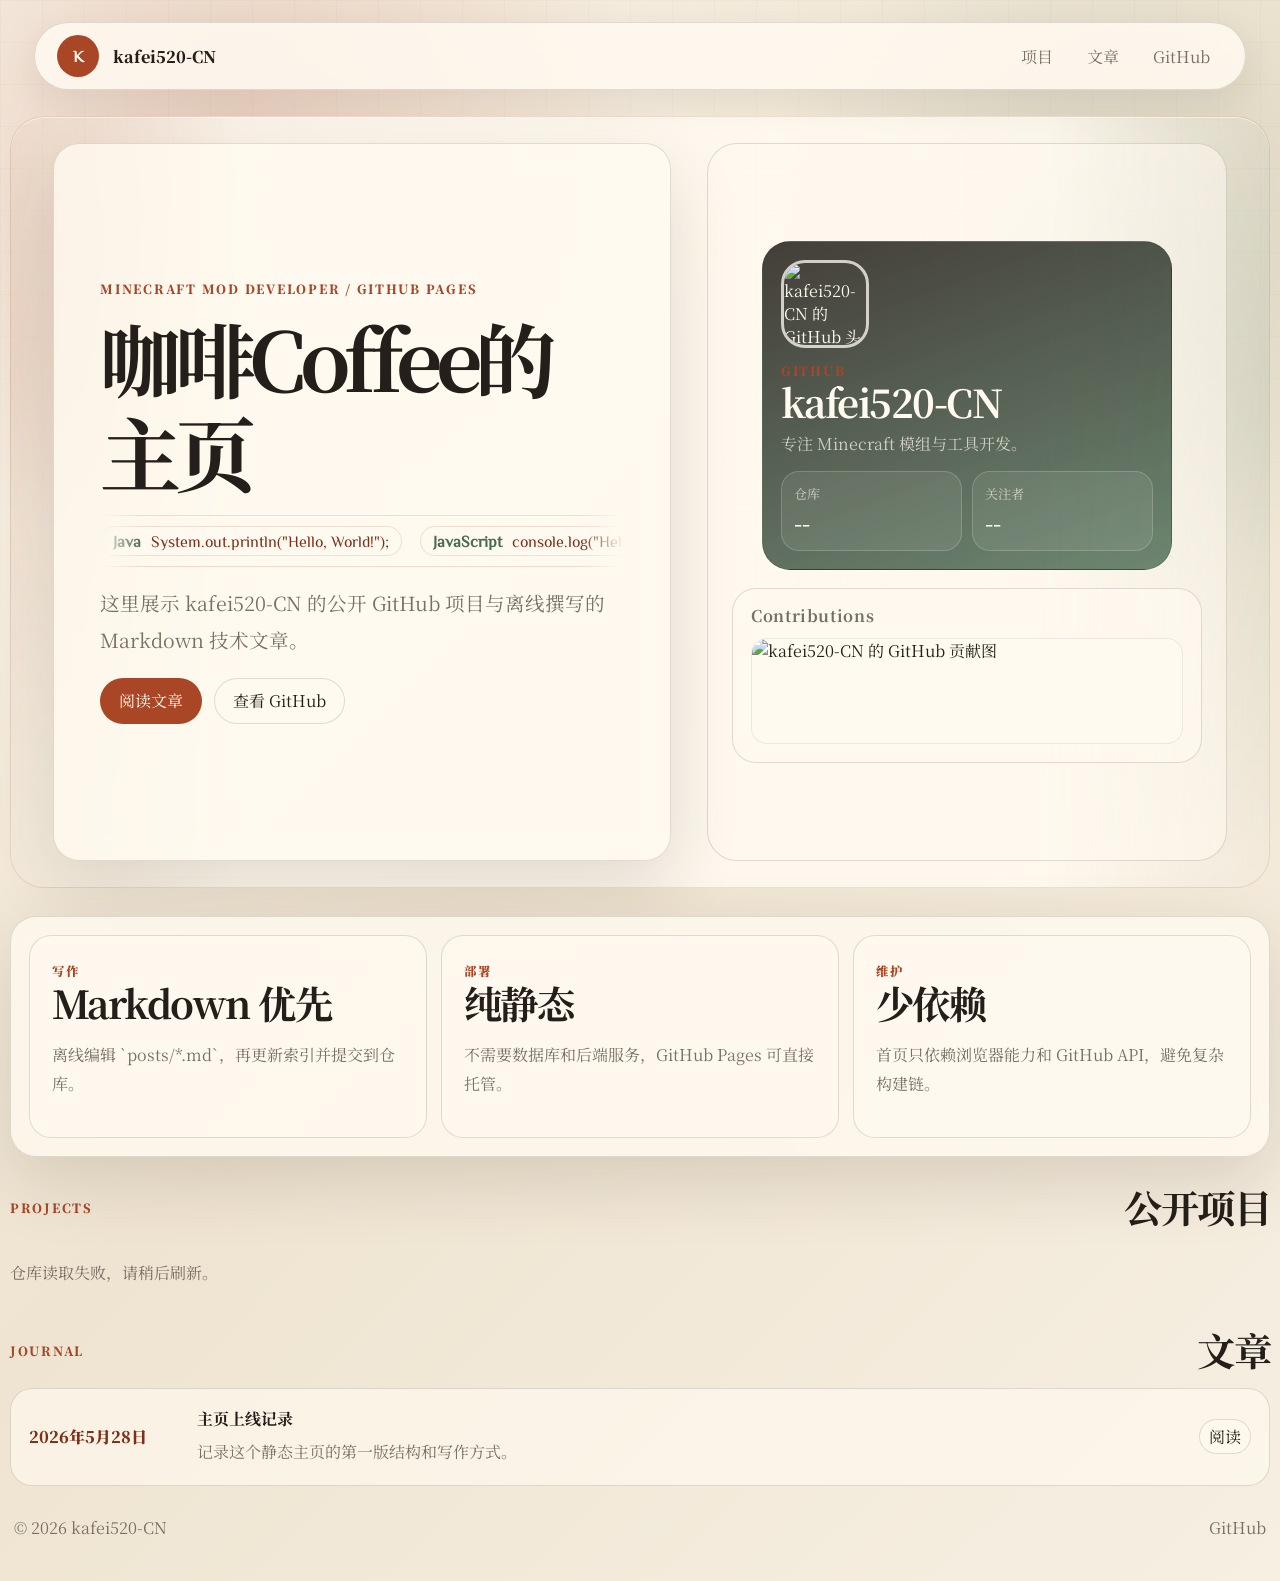
==== index.html @ 715e43b3 "Deploy GitHub Pages homepage" ====
<!doctype html>
<html lang="zh-CN">
  <head>
    <meta charset="utf-8">
    <meta name="viewport" content="width=device-width, initial-scale=1">
    <meta name="description" content="kafei520-CN 的 GitHub 静态主页与 Markdown 文章站。">
    <title>kafei520-CN | GitHub 主页</title>
    <link rel="preconnect" href="https://fonts.googleapis.com">
    <link rel="preconnect" href="https://fonts.gstatic.com" crossorigin>
    <link href="https://fonts.googleapis.com/css2?family=Noto+Serif+SC:wght@500;700;900&family=ZCOOL+XiaoWei&display=swap" rel="stylesheet">
    <link rel="stylesheet" href="assets/styles.css">
  </head>
  <body>
    <div class="page-shell">
      <header class="site-header">
        <a class="brand" href="#top" aria-label="返回首页">
          <span class="brand-mark">K</span>
          <span>kafei520-CN</span>
        </a>
        <nav class="site-nav" aria-label="站点导航">
          <a href="#projects">项目</a>
          <a href="#posts">文章</a>
          <a href="https://github.com/kafei520-CN" target="_blank" rel="noreferrer">GitHub</a>
        </nav>
      </header>

      <main id="top">
        <section class="hero">
          <div class="hero-copy section-card">
            <p class="eyebrow">Minecraft Mod Developer / GitHub Pages</p>
            <h1>咖啡Coffee的主页</h1>

            <div class="hello-marquee" aria-label="编程语言 Hello World 示例滚动">
              <div class="hello-track">
                <span><strong>Java</strong> System.out.println("Hello, World!");</span>
                <span><strong>JavaScript</strong> console.log("Hello, World!");</span>
                <span><strong>TypeScript</strong> console.log("Hello, World!");</span>
                <span><strong>Python</strong> print("Hello, World!")</span>
                <span><strong>Kotlin</strong> println("Hello, World!")</span>
                <span><strong>C++</strong> std::cout &lt;&lt; "Hello, World!";</span>
                <span><strong>C#</strong> Console.WriteLine("Hello, World!");</span>
                <span><strong>Rust</strong> println!("Hello, World!");</span>
                <span><strong>Go</strong> fmt.Println("Hello, World!")</span>
                <span><strong>Lua</strong> print("Hello, World!")</span>
                <span><strong>PHP</strong> echo "Hello, World!";</span>
                <span><strong>Ruby</strong> puts "Hello, World!"</span>
                <span><strong>Swift</strong> print("Hello, World!")</span>
                <span><strong>Shell</strong> echo "Hello, World!"</span>
                <span><strong>Java</strong> System.out.println("Hello, World!");</span>
                <span><strong>JavaScript</strong> console.log("Hello, World!");</span>
                <span><strong>TypeScript</strong> console.log("Hello, World!");</span>
                <span><strong>Python</strong> print("Hello, World!")</span>
                <span><strong>Kotlin</strong> println("Hello, World!")</span>
                <span><strong>C++</strong> std::cout &lt;&lt; "Hello, World!";</span>
                <span><strong>C#</strong> Console.WriteLine("Hello, World!");</span>
                <span><strong>Rust</strong> println!("Hello, World!");</span>
                <span><strong>Go</strong> fmt.Println("Hello, World!")</span>
                <span><strong>Lua</strong> print("Hello, World!")</span>
                <span><strong>PHP</strong> echo "Hello, World!";</span>
                <span><strong>Ruby</strong> puts "Hello, World!"</span>
                <span><strong>Swift</strong> print("Hello, World!")</span>
                <span><strong>Shell</strong> echo "Hello, World!"</span>
              </div>
            </div>

            <p class="hero-text">
              这里展示 kafei520-CN 的公开 GitHub 项目与离线撰写的 Markdown 技术文章。
            </p>
            <div class="hero-actions">
              <a class="button primary" href="#posts">阅读文章</a>
              <a class="button ghost" href="https://github.com/kafei520-CN" target="_blank" rel="noreferrer">查看 GitHub</a>
            </div>
          </div>

          <aside class="profile-zone" aria-label="GitHub 名片">
            <div class="profile-card">
              <img id="avatar" src="https://avatars.githubusercontent.com/u/176990716?v=4" alt="kafei520-CN 的 GitHub 头像">
              <div>
                <p class="profile-label">GitHub</p>
                <h2 id="profileName">kafei520-CN</h2>
                <p id="profileBio">专注 Minecraft 模组与工具开发。</p>
              </div>
              <dl class="profile-stats">
                <div>
                  <dt>仓库</dt>
                  <dd id="repoCount">--</dd>
                </div>
                <div>
                  <dt>关注者</dt>
                  <dd id="followers">--</dd>
                </div>
              </dl>
            </div>
            <section class="contribution-card" aria-label="GitHub 贡献图">
              <h3>Contributions</h3>
              <a class="contribution-frame" href="https://github.com/kafei520-CN" target="_blank" rel="noreferrer">
                <img src="https://ghchart.rshah.org/496b53/kafei520-CN" alt="kafei520-CN 的 GitHub 贡献图" loading="lazy">
              </a>
            </section>
          </aside>
        </section>

        <section class="section-card intro-grid" aria-label="站点特点">
          <article>
            <span class="mini-label">写作</span>
            <h2>Markdown 优先</h2>
            <p>离线编辑 `posts/*.md`，再更新索引并提交到仓库。</p>
          </article>
          <article>
            <span class="mini-label">部署</span>
            <h2>纯静态</h2>
            <p>不需要数据库和后端服务，GitHub Pages 可直接托管。</p>
          </article>
          <article>
            <span class="mini-label">维护</span>
            <h2>少依赖</h2>
            <p>首页只依赖浏览器能力和 GitHub API，避免复杂构建链。</p>
          </article>
        </section>

        <section id="projects" class="content-section">
          <div class="section-heading">
            <p class="eyebrow">Projects</p>
            <h2>公开项目</h2>
          </div>
          <div id="projectList" class="project-grid" aria-live="polite">
            <p class="muted">正在读取 GitHub 仓库...</p>
          </div>
        </section>

        <section id="posts" class="content-section">
          <div class="section-heading">
            <p class="eyebrow">Journal</p>
            <h2>文章</h2>
          </div>
          <div id="postList" class="post-list" aria-live="polite"></div>
          <article id="postReader" class="article-reader section-card" hidden></article>
        </section>
      </main>

      <footer class="site-footer">
        <span>© <span id="year"></span> kafei520-CN</span>
        <a href="https://github.com/kafei520-CN" target="_blank" rel="noreferrer">GitHub</a>
      </footer>
    </div>

    <script src="assets/markdown.js"></script>
    <script src="assets/site.js"></script>
  </body>
</html>
---- assets/styles.css ----
:root {
  --ink: #241f1a;
  --muted: #786f65;
  --paper: #f6efe2;
  --paper-strong: #fffaf0;
  --line: rgba(36, 31, 26, 0.14);
  --accent: #a94626;
  --accent-strong: #7f2f18;
  --green: #496b53;
  --shadow: 0 24px 70px rgba(54, 38, 20, 0.14);
  --radius: 26px;
}

* {
  box-sizing: border-box;
}

html {
  scroll-behavior: smooth;
}

body {
  min-height: 100vh;
  margin: 0;
  color: var(--ink);
  font-family: "Noto Serif SC", "Songti SC", serif;
  background:
    radial-gradient(circle at 18% 10%, rgba(169, 70, 38, 0.2), transparent 26rem),
    radial-gradient(circle at 86% 16%, rgba(73, 107, 83, 0.18), transparent 22rem),
    linear-gradient(135deg, #f8f1e6 0%, #efe4d1 48%, #f6efe2 100%);
}

body::before {
  position: fixed;
  inset: 0;
  z-index: -1;
  pointer-events: none;
  content: "";
  background-image:
    linear-gradient(rgba(36, 31, 26, 0.035) 1px, transparent 1px),
    linear-gradient(90deg, rgba(36, 31, 26, 0.035) 1px, transparent 1px);
  background-size: 42px 42px;
  mask-image: linear-gradient(to bottom, rgba(0, 0, 0, 0.7), transparent 76%);
}

a {
  color: inherit;
  text-decoration: none;
}

button,
input,
textarea {
  font: inherit;
}

button {
  color: inherit;
}

.page-shell {
  width: min(1900px, calc(100% - 20px));
  margin: 0 auto;
  padding: 22px 0 42px;
}

.site-header {
  position: sticky;
  top: 16px;
  z-index: 10;
  display: flex;
  align-items: center;
  justify-content: space-between;
  gap: 18px;
  width: min(1416px, calc(100% - 48px));
  margin: 0 auto;
  padding: 12px 22px;
  border: 1px solid var(--line);
  border-radius: 999px;
  background: rgba(255, 250, 240, 0.86);
  box-shadow: 0 12px 36px rgba(54, 38, 20, 0.08);
  backdrop-filter: blur(18px);
}

.brand,
.site-nav {
  display: flex;
  align-items: center;
}

.brand {
  gap: 14px;
  font-weight: 900;
}

.brand-mark {
  display: grid;
  width: 42px;
  height: 42px;
  place-items: center;
  color: var(--paper-strong);
  border-radius: 50%;
  background: var(--accent);
  font-family: "ZCOOL XiaoWei", serif;
}

.site-nav {
  flex-wrap: wrap;
  justify-content: flex-end;
  gap: 8px;
}

.site-nav a {
  padding: 9px 13px;
  color: var(--muted);
  border-radius: 999px;
  transition: color 180ms ease, background 180ms ease;
}

.site-nav a:hover {
  color: var(--ink);
  background: rgba(169, 70, 38, 0.09);
}

main {
  display: grid;
  gap: 28px;
  padding-top: 26px;
}

.section-card {
  border: 1px solid var(--line);
  border-radius: var(--radius);
  background: rgba(255, 250, 240, 0.78);
  box-shadow: var(--shadow);
  backdrop-filter: blur(12px);
}

.hero {
  display: grid;
  grid-template-columns: minmax(0, 1fr) clamp(520px, 30vw, 580px);
  gap: 36px;
  height: calc(100vh - 128px);
  min-height: 620px;
  max-height: 920px;
  padding: 26px 42px;
  border: 1px solid rgba(169, 70, 38, 0.14);
  border-radius: 34px;
  background:
    linear-gradient(90deg, rgba(246, 239, 226, 0.18), rgba(255, 250, 240, 0.88) 18%, rgba(255, 250, 240, 0.88) 82%, rgba(246, 239, 226, 0.18)),
    radial-gradient(circle at 0 32%, rgba(169, 70, 38, 0.12), transparent 28rem),
    radial-gradient(circle at 100% 38%, rgba(73, 107, 83, 0.14), transparent 30rem);
  box-shadow: inset 0 1px 0 rgba(255, 250, 240, 0.72);
}

.hero-copy {
  display: flex;
  flex-direction: column;
  justify-content: center;
  min-width: 0;
  min-height: 0;
  padding: clamp(34px, 4.2vh, 52px) clamp(44px, 3.6vw, 68px);
  overflow: hidden;
}

.eyebrow,
.mini-label,
.profile-label {
  margin: 0 0 12px;
  color: var(--accent);
  font-size: 0.78rem;
  font-weight: 900;
  letter-spacing: 0.14em;
  text-transform: uppercase;
}

h1,
h2,
h3 {
  margin: 0;
  line-height: 1.15;
}

h1 {
  max-width: 920px;
  font-size: clamp(3.9rem, min(6.35vw, 10.6vh), 7.2rem);
  letter-spacing: -0.08em;
}

h2 {
  font-size: clamp(1.5rem, 3vw, 2.4rem);
  letter-spacing: -0.04em;
}

h3 {
  font-size: 1.25rem;
}

.hero-text {
  max-width: 780px;
  margin: 16px 0 0;
  color: var(--muted);
  font-size: clamp(1rem, 2vw, 1.22rem);
  line-height: 1.9;
}

.hello-marquee {
  width: 100%;
  margin: 18px 0 2px;
  padding: 10px 0;
  overflow: hidden;
  border-block: 1px solid rgba(169, 70, 38, 0.16);
  color: var(--accent-strong);
  mask-image: linear-gradient(90deg, transparent, #000 8%, #000 92%, transparent);
}

.hello-track {
  display: flex;
  width: max-content;
  gap: 18px;
  animation: hello-scroll 42s linear infinite;
}

.hello-track span {
  display: inline-flex;
  align-items: center;
  gap: 10px;
  padding: 6px 12px;
  border: 1px solid rgba(169, 70, 38, 0.16);
  border-radius: 999px;
  background: rgba(255, 250, 240, 0.6);
  font-family: "ZCOOL XiaoWei", "Noto Serif SC", serif;
  white-space: nowrap;
}

.hello-track strong {
  color: var(--green);
}

@keyframes hello-scroll {
  to {
    transform: translateX(-50%);
  }
}

.hero-actions {
  display: flex;
  flex-wrap: wrap;
  gap: 12px;
  margin-top: 18px;
}

.button {
  display: inline-flex;
  align-items: center;
  justify-content: center;
  min-height: 46px;
  padding: 0 18px;
  border: 1px solid var(--line);
  border-radius: 999px;
  cursor: pointer;
  transition: transform 180ms ease, box-shadow 180ms ease, background 180ms ease;
}

.button:hover {
  transform: translateY(-2px);
  box-shadow: 0 14px 26px rgba(54, 38, 20, 0.13);
}

.button.primary {
  color: #fffaf0;
  border-color: transparent;
  background: var(--accent);
}

.button.ghost {
  color: var(--ink);
  background: rgba(255, 250, 240, 0.68);
}

.profile-zone {
  display: flex;
  flex-direction: column;
  align-items: center;
  justify-content: center;
  gap: 18px;
  min-height: 0;
  padding: 24px;
  border: 1px solid var(--line);
  border-radius: 30px;
  background: rgba(255, 250, 240, 0.54);
}

.profile-card {
  width: min(100%, 410px);
  display: grid;
  gap: 14px;
  padding: 18px;
  border: 1px solid var(--line);
  border-radius: 28px;
  background: linear-gradient(160deg, rgba(36, 31, 26, 0.86), rgba(73, 107, 83, 0.8));
  color: var(--paper-strong);
}

.profile-card img {
  width: 88px;
  height: 88px;
  border: 3px solid rgba(255, 250, 240, 0.76);
  border-radius: 24px;
}

.profile-card p,
.profile-card h2 {
  margin: 0;
}

.profile-card #profileBio {
  margin-top: 6px;
  color: rgba(255, 250, 240, 0.72);
  line-height: 1.7;
}

.profile-stats {
  display: grid;
  grid-template-columns: 1fr 1fr;
  gap: 10px;
  margin: 0;
}

.profile-stats div {
  padding: 12px;
  border: 1px solid rgba(255, 250, 240, 0.18);
  border-radius: 18px;
  background: rgba(255, 250, 240, 0.08);
}

.profile-stats dt {
  color: rgba(255, 250, 240, 0.68);
  font-size: 0.82rem;
}

.profile-stats dd {
  margin: 4px 0 0;
  font-size: 1.35rem;
  font-weight: 900;
}

.contribution-card { display: grid; width: 100%; gap: 12px; padding: 18px; border: 1px solid var(--line); border-radius: 24px; background: rgba(255, 250, 240, 0.68); }
.contribution-card h3 { color: var(--muted); font-size: 1rem; letter-spacing: 0.04em; }
.contribution-frame { display: block; overflow: hidden; border: 1px solid rgba(36, 31, 26, 0.08); border-radius: 16px; background: #fffaf0; }
.contribution-frame img { display: block; width: 100%; min-height: 104px; object-fit: cover; object-position: left center; }

.intro-grid,
.project-grid {
  display: grid;
  grid-template-columns: repeat(3, minmax(0, 1fr));
  gap: 14px;
}

.intro-grid {
  padding: 18px;
}

.intro-grid article,
.project-card,
.post-item {
  border: 1px solid var(--line);
  border-radius: 22px;
  background: rgba(255, 250, 240, 0.62);
}

.intro-grid article {
  padding: 22px;
}

.intro-grid p,
.project-card p,
.post-item p {
  color: var(--muted);
  line-height: 1.8;
}

.content-section {
  display: grid;
  gap: 16px;
}

.section-heading {
  display: flex;
  align-items: end;
  justify-content: space-between;
  gap: 16px;
}

.project-card {
  display: flex;
  min-height: 210px;
  flex-direction: column;
  gap: 16px;
  padding: 22px;
}

.project-card p {
  flex: 1;
  margin: 0;
}

.project-meta {
  display: flex;
  flex-wrap: wrap;
  gap: 8px;
  color: var(--muted);
  font-size: 0.9rem;
}

.tag {
  padding: 5px 9px;
  border: 1px solid var(--line);
  border-radius: 999px;
  background: rgba(255, 250, 240, 0.58);
}

.post-list {
  display: grid;
  gap: 12px;
}

.post-item {
  display: grid;
  grid-template-columns: 150px minmax(0, 1fr) auto;
  gap: 18px;
  align-items: center;
  padding: 18px;
  text-align: left;
  cursor: pointer;
}

.post-item time {
  color: var(--accent-strong);
  font-weight: 900;
}

.post-item p {
  margin: 8px 0 0;
}

.muted {
  color: var(--muted);
}

.article-reader {
  padding: clamp(22px, 4vw, 42px);
}

.article-content {
  color: var(--ink);
  line-height: 1.95;
}

.article-content h1,
.article-content h2,
.article-content h3 {
  margin: 1.2em 0 0.45em;
}

.article-content p {
  margin: 0.85em 0;
}

.article-content code {
  padding: 0.1em 0.35em;
  border-radius: 7px;
  background: rgba(36, 31, 26, 0.09);
}

.article-content pre {
  overflow: auto;
  padding: 18px;
  border-radius: 18px;
  background: #211d19;
  color: #fff7e8;
}

.article-content pre code {
  padding: 0;
  background: transparent;
}

.article-content blockquote {
  margin: 18px 0;
  padding: 10px 18px;
  border-left: 4px solid var(--accent);
  color: var(--muted);
  background: rgba(169, 70, 38, 0.07);
}

.site-footer {
  display: flex;
  justify-content: space-between;
  gap: 12px;
  padding: 30px 4px 0;
  color: var(--muted);
}

@media (max-width: 900px) {
  .hero {
    grid-template-columns: 1fr;
    min-height: auto;
    padding: 20px;
  }

  .hero-copy {
    padding: 28px;
  }

  .profile-zone {
    min-height: 420px;
  }

  .intro-grid,
  .project-grid {
    grid-template-columns: 1fr;
  }

  .post-item {
    grid-template-columns: 1fr;
  }
}

@media (max-width: 640px) {
  .page-shell {
    width: min(100% - 18px, 1160px);
    padding-top: 12px;
  }

  .site-header,
  .site-footer {
    align-items: flex-start;
    flex-direction: column;
  }

  .site-header {
    top: 8px;
    width: 100%;
    border-radius: 24px;
  }

  .site-nav {
    justify-content: flex-start;
  }

  .hero {
    gap: 16px;
    padding: 12px;
    border-radius: 26px;
  }

  .hero-copy,
  .profile-zone {
    border-radius: 22px;
  }

  .hero-copy {
    padding: 22px;
  }

  h1 {
    font-size: clamp(2.3rem, 15vw, 4.4rem);
  }

  .profile-zone {
    min-height: 360px;
    padding: 18px;
  }

  .profile-card {
    width: 100%;
  }
}
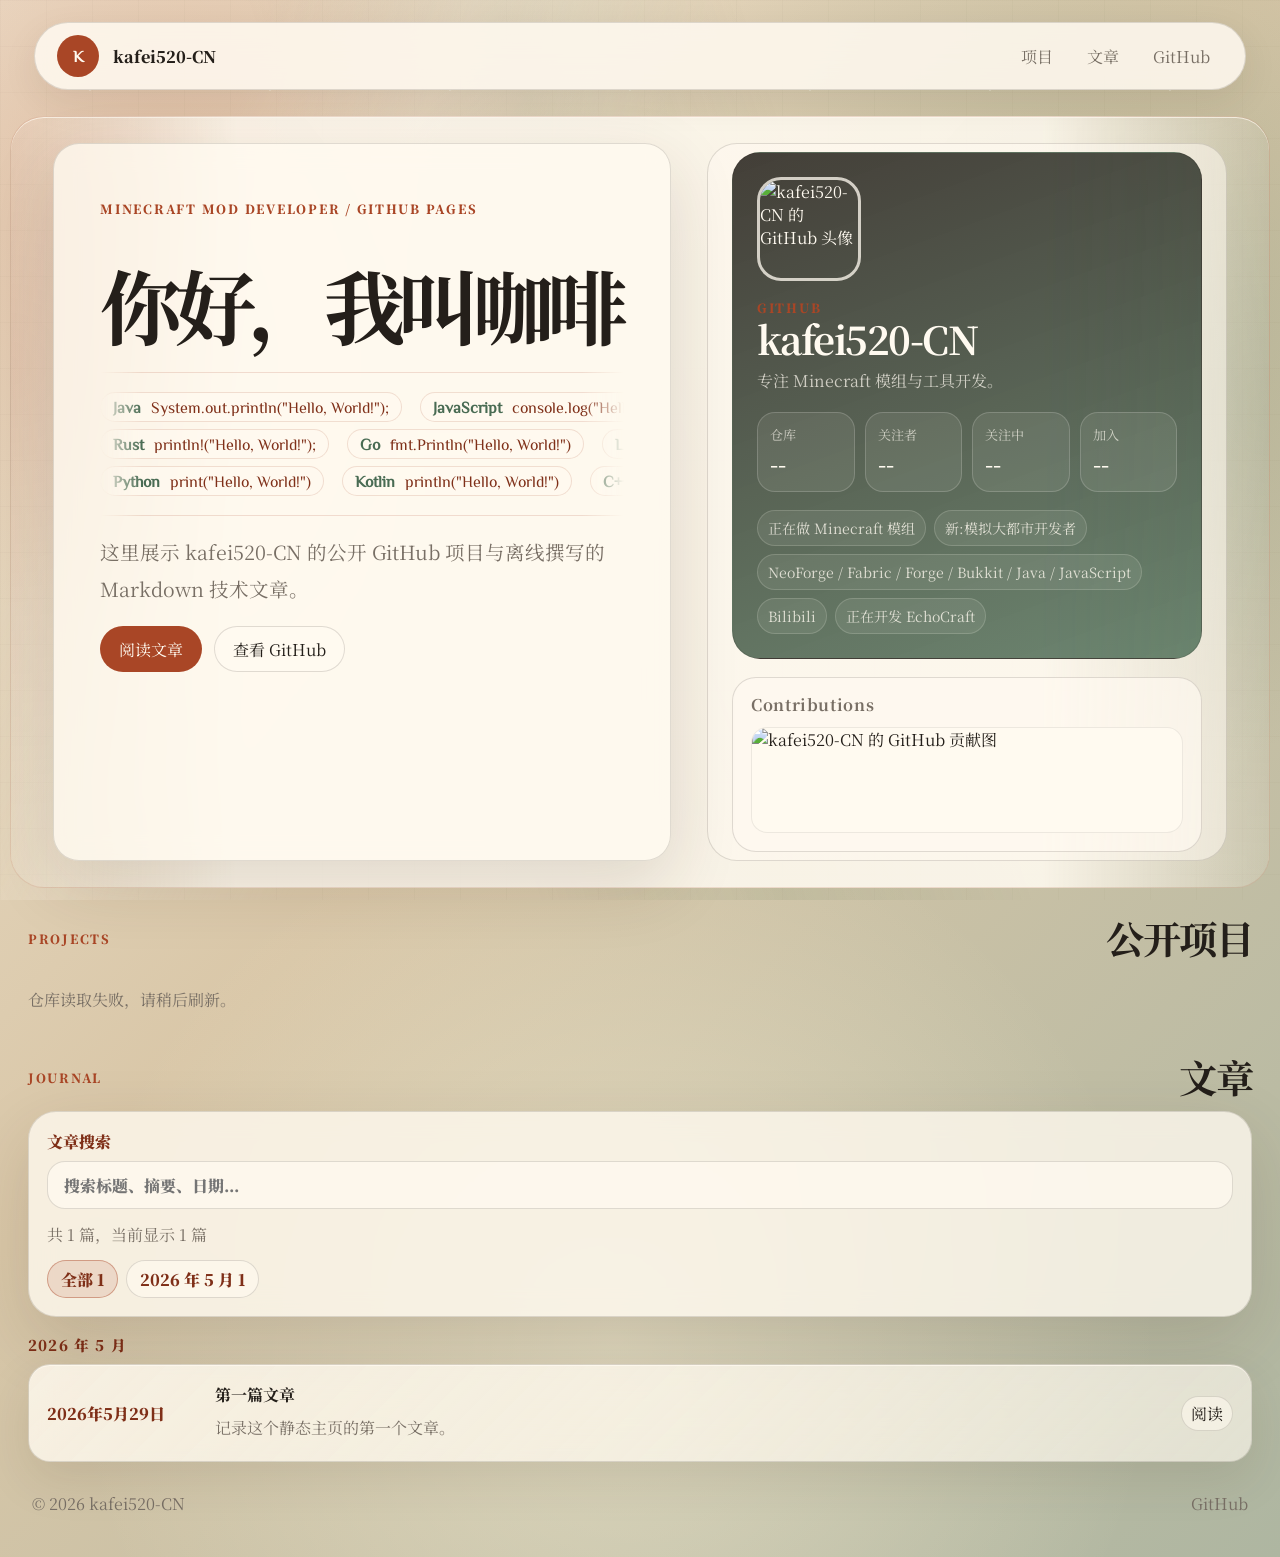
==== commit 3b4fb965: "feat: Revamp homepage and article structure - Updated homepage content and styling, including a new " ====
--- a/index.html
+++ b/index.html
@@ -9,6 +9,9 @@
     <link rel="preconnect" href="https://fonts.gstatic.com" crossorigin>
     <link href="https://fonts.googleapis.com/css2?family=Noto+Serif+SC:wght@500;700;900&family=ZCOOL+XiaoWei&display=swap" rel="stylesheet">
     <link rel="stylesheet" href="assets/styles.css">
+    <link rel="stylesheet" href="assets/responsive.css">
+    <link rel="stylesheet" href="assets/space.css">
+    <link rel="stylesheet" href="assets/posts.css">
   </head>
   <body>
     <div class="page-shell">
@@ -28,38 +31,86 @@
         <section class="hero">
           <div class="hero-copy section-card">
             <p class="eyebrow">Minecraft Mod Developer / GitHub Pages</p>
-            <h1>咖啡Coffee的主页</h1>
+            <h1>你好，我叫咖啡</h1>
 
             <div class="hello-marquee" aria-label="编程语言 Hello World 示例滚动">
-              <div class="hello-track">
-                <span><strong>Java</strong> System.out.println("Hello, World!");</span>
-                <span><strong>JavaScript</strong> console.log("Hello, World!");</span>
-                <span><strong>TypeScript</strong> console.log("Hello, World!");</span>
-                <span><strong>Python</strong> print("Hello, World!")</span>
-                <span><strong>Kotlin</strong> println("Hello, World!")</span>
-                <span><strong>C++</strong> std::cout &lt;&lt; "Hello, World!";</span>
-                <span><strong>C#</strong> Console.WriteLine("Hello, World!");</span>
-                <span><strong>Rust</strong> println!("Hello, World!");</span>
-                <span><strong>Go</strong> fmt.Println("Hello, World!")</span>
-                <span><strong>Lua</strong> print("Hello, World!")</span>
-                <span><strong>PHP</strong> echo "Hello, World!";</span>
-                <span><strong>Ruby</strong> puts "Hello, World!"</span>
-                <span><strong>Swift</strong> print("Hello, World!")</span>
-                <span><strong>Shell</strong> echo "Hello, World!"</span>
-                <span><strong>Java</strong> System.out.println("Hello, World!");</span>
-                <span><strong>JavaScript</strong> console.log("Hello, World!");</span>
-                <span><strong>TypeScript</strong> console.log("Hello, World!");</span>
-                <span><strong>Python</strong> print("Hello, World!")</span>
-                <span><strong>Kotlin</strong> println("Hello, World!")</span>
-                <span><strong>C++</strong> std::cout &lt;&lt; "Hello, World!";</span>
-                <span><strong>C#</strong> Console.WriteLine("Hello, World!");</span>
-                <span><strong>Rust</strong> println!("Hello, World!");</span>
-                <span><strong>Go</strong> fmt.Println("Hello, World!")</span>
-                <span><strong>Lua</strong> print("Hello, World!")</span>
-                <span><strong>PHP</strong> echo "Hello, World!";</span>
-                <span><strong>Ruby</strong> puts "Hello, World!"</span>
-                <span><strong>Swift</strong> print("Hello, World!")</span>
-                <span><strong>Shell</strong> echo "Hello, World!"</span>
+              <div class="hello-track hello-track-a">
+                <span><strong>Java</strong> System.out.println("Hello, World!");</span>
+                <span><strong>JavaScript</strong> console.log("Hello, World!");</span>
+                <span><strong>TypeScript</strong> console.log("Hello, World!");</span>
+                <span><strong>Python</strong> print("Hello, World!")</span>
+                <span><strong>Kotlin</strong> println("Hello, World!")</span>
+                <span><strong>C++</strong> std::cout &lt;&lt; "Hello, World!";</span>
+                <span><strong>C#</strong> Console.WriteLine("Hello, World!");</span>
+                <span><strong>Rust</strong> println!("Hello, World!");</span>
+                <span><strong>Go</strong> fmt.Println("Hello, World!")</span>
+                <span><strong>Lua</strong> print("Hello, World!")</span>
+                <span><strong>PHP</strong> echo "Hello, World!";</span>
+                <span><strong>Ruby</strong> puts "Hello, World!"</span>
+                <span><strong>Swift</strong> print("Hello, World!")</span>
+                <span><strong>Shell</strong> echo "Hello, World!"</span>
+                <span><strong>Java</strong> System.out.println("Hello, World!");</span>
+                <span><strong>JavaScript</strong> console.log("Hello, World!");</span>
+                <span><strong>TypeScript</strong> console.log("Hello, World!");</span>
+                <span><strong>Python</strong> print("Hello, World!")</span>
+                <span><strong>Kotlin</strong> println("Hello, World!")</span>
+                <span><strong>C++</strong> std::cout &lt;&lt; "Hello, World!";</span>
+                <span><strong>C#</strong> Console.WriteLine("Hello, World!");</span>
+                <span><strong>Rust</strong> println!("Hello, World!");</span>
+                <span><strong>Go</strong> fmt.Println("Hello, World!")</span>
+                <span><strong>Lua</strong> print("Hello, World!")</span>
+                <span><strong>PHP</strong> echo "Hello, World!";</span>
+                <span><strong>Ruby</strong> puts "Hello, World!"</span>
+                <span><strong>Swift</strong> print("Hello, World!")</span>
+                <span><strong>Shell</strong> echo "Hello, World!"</span>
+              </div>
+              <div class="hello-track hello-track-b">
+                <span><strong>Rust</strong> println!("Hello, World!");</span>
+                <span><strong>Go</strong> fmt.Println("Hello, World!")</span>
+                <span><strong>Lua</strong> print("Hello, World!")</span>
+                <span><strong>PHP</strong> echo "Hello, World!";</span>
+                <span><strong>Ruby</strong> puts "Hello, World!"</span>
+                <span><strong>Swift</strong> print("Hello, World!")</span>
+                <span><strong>Shell</strong> echo "Hello, World!"</span>
+                <span><strong>Java</strong> System.out.println("Hello, World!");</span>
+                <span><strong>JavaScript</strong> console.log("Hello, World!");</span>
+                <span><strong>TypeScript</strong> console.log("Hello, World!");</span>
+                <span><strong>Python</strong> print("Hello, World!")</span>
+                <span><strong>Kotlin</strong> println("Hello, World!")</span>
+                <span><strong>C++</strong> std::cout &lt;&lt; "Hello, World!";</span>
+                <span><strong>C#</strong> Console.WriteLine("Hello, World!");</span>
+                <span><strong>Rust</strong> println!("Hello, World!");</span>
+                <span><strong>Go</strong> fmt.Println("Hello, World!")</span>
+                <span><strong>Lua</strong> print("Hello, World!")</span>
+                <span><strong>PHP</strong> echo "Hello, World!";</span>
+                <span><strong>Ruby</strong> puts "Hello, World!"</span>
+                <span><strong>Swift</strong> print("Hello, World!")</span>
+                <span><strong>Shell</strong> echo "Hello, World!"</span>
+                <span><strong>Java</strong> System.out.println("Hello, World!");</span>
+              </div>
+              <div class="hello-track hello-track-c">
+                <span><strong>Python</strong> print("Hello, World!")</span>
+                <span><strong>Kotlin</strong> println("Hello, World!")</span>
+                <span><strong>C++</strong> std::cout &lt;&lt; "Hello, World!";</span>
+                <span><strong>C#</strong> Console.WriteLine("Hello, World!");</span>
+                <span><strong>Rust</strong> println!("Hello, World!");</span>
+                <span><strong>Go</strong> fmt.Println("Hello, World!")</span>
+                <span><strong>Lua</strong> print("Hello, World!")</span>
+                <span><strong>PHP</strong> echo "Hello, World!";</span>
+                <span><strong>Ruby</strong> puts "Hello, World!"</span>
+                <span><strong>Swift</strong> print("Hello, World!")</span>
+                <span><strong>Shell</strong> echo "Hello, World!"</span>
+                <span><strong>Java</strong> System.out.println("Hello, World!");</span>
+                <span><strong>JavaScript</strong> console.log("Hello, World!");</span>
+                <span><strong>TypeScript</strong> console.log("Hello, World!");</span>
+                <span><strong>Python</strong> print("Hello, World!")</span>
+                <span><strong>Kotlin</strong> println("Hello, World!")</span>
+                <span><strong>C++</strong> std::cout &lt;&lt; "Hello, World!";</span>
+                <span><strong>C#</strong> Console.WriteLine("Hello, World!");</span>
+                <span><strong>Rust</strong> println!("Hello, World!");</span>
+                <span><strong>Go</strong> fmt.Println("Hello, World!")</span>
+                <span><strong>Lua</strong> print("Hello, World!")</span>
+                <span><strong>PHP</strong> echo "Hello, World!";</span>
               </div>
             </div>
 
@@ -89,7 +140,22 @@
                   <dt>关注者</dt>
                   <dd id="followers">--</dd>
                 </div>
+                <div>
+                  <dt>关注中</dt>
+                  <dd id="following">--</dd>
+                </div>
+                <div>
+                  <dt>加入</dt>
+                  <dd id="joinedAt">--</dd>
+                </div>
               </dl>
+              <div class="profile-extra" aria-label="扩展信息">
+                <span>正在做 Minecraft 模组</span>
+                <span>新:模拟大都市开发者</span>
+                <span>NeoForge / Fabric / Forge / Bukkit / Java / JavaScript</span>
+                <a href="https://space.bilibili.com/566289712" target="_blank" rel="noreferrer">Bilibili</a>
+                <span>正在开发 EchoCraft</span>
+              </div>
             </div>
             <section class="contribution-card" aria-label="GitHub 贡献图">
               <h3>Contributions</h3>
@@ -100,24 +166,6 @@
           </aside>
         </section>
 
-        <section class="section-card intro-grid" aria-label="站点特点">
-          <article>
-            <span class="mini-label">写作</span>
-            <h2>Markdown 优先</h2>
-            <p>离线编辑 `posts/*.md`，再更新索引并提交到仓库。</p>
-          </article>
-          <article>
-            <span class="mini-label">部署</span>
-            <h2>纯静态</h2>
-            <p>不需要数据库和后端服务，GitHub Pages 可直接托管。</p>
-          </article>
-          <article>
-            <span class="mini-label">维护</span>
-            <h2>少依赖</h2>
-            <p>首页只依赖浏览器能力和 GitHub API，避免复杂构建链。</p>
-          </article>
-        </section>
-
         <section id="projects" class="content-section">
           <div class="section-heading">
             <p class="eyebrow">Projects</p>
@@ -133,8 +181,15 @@
             <p class="eyebrow">Journal</p>
             <h2>文章</h2>
           </div>
+          <div class="post-tools section-card">
+            <label class="post-search" for="postSearch">
+              <span>文章搜索</span>
+              <input id="postSearch" type="search" placeholder="搜索标题、摘要、日期..." autocomplete="off">
+            </label>
+            <p id="postStats" class="post-stats muted">正在读取文章...</p>
+            <div id="archiveList" class="archive-list" aria-label="文章归档"></div>
+          </div>
           <div id="postList" class="post-list" aria-live="polite"></div>
-          <article id="postReader" class="article-reader section-card" hidden></article>
         </section>
       </main>
 
--- a/assets/styles.css
+++ b/assets/styles.css
@@ -156,15 +156,14 @@
 .hero-copy {
   display: flex;
   flex-direction: column;
-  justify-content: center;
+  justify-content: flex-start;
   min-width: 0;
   min-height: 0;
-  padding: clamp(34px, 4.2vh, 52px) clamp(44px, 3.6vw, 68px);
+  padding: clamp(46px, 6.2vh, 78px) clamp(44px, 3.6vw, 68px);
   overflow: hidden;
 }
 
 .eyebrow,
-.mini-label,
 .profile-label {
   margin: 0 0 12px;
   color: var(--accent);
@@ -185,6 +184,7 @@
   max-width: 920px;
   font-size: clamp(3.9rem, min(6.35vw, 10.6vh), 7.2rem);
   letter-spacing: -0.08em;
+  margin-top: clamp(18px, 3vh, 34px);
 }
 
 h2 {
@@ -206,8 +206,8 @@
 
 .hello-marquee {
   width: 100%;
-  margin: 18px 0 2px;
-  padding: 10px 0;
+  margin: 22px 0 2px;
+  padding: 12px 0;
   overflow: hidden;
   border-block: 1px solid rgba(169, 70, 38, 0.16);
   color: var(--accent-strong);
@@ -218,7 +218,18 @@
   display: flex;
   width: max-content;
   gap: 18px;
+  margin-block: 7px;
   animation: hello-scroll 42s linear infinite;
+}
+
+.hello-track-b {
+  animation-duration: 54s;
+  animation-name: hello-scroll-offset;
+}
+
+.hello-track-c {
+  animation-duration: 46s;
+  animation-name: hello-scroll-deep;
 }
 
 .hello-track span {
@@ -243,6 +254,26 @@
   }
 }
 
+@keyframes hello-scroll-offset {
+  from {
+    transform: translateX(-160px);
+  }
+
+  to {
+    transform: translateX(calc(-50% - 160px));
+  }
+}
+
+@keyframes hello-scroll-deep {
+  from {
+    transform: translateX(-320px);
+  }
+
+  to {
+    transform: translateX(calc(-50% - 320px));
+  }
+}
+
 .hero-actions {
   display: flex;
   flex-wrap: wrap;
@@ -292,10 +323,10 @@
 }
 
 .profile-card {
-  width: min(100%, 410px);
-  display: grid;
-  gap: 14px;
-  padding: 18px;
+  width: 100%;
+  display: grid;
+  gap: 18px;
+  padding: 24px;
   border: 1px solid var(--line);
   border-radius: 28px;
   background: linear-gradient(160deg, rgba(36, 31, 26, 0.86), rgba(73, 107, 83, 0.8));
@@ -303,8 +334,8 @@
 }
 
 .profile-card img {
-  width: 88px;
-  height: 88px;
+  width: 104px;
+  height: 104px;
   border: 3px solid rgba(255, 250, 240, 0.76);
   border-radius: 24px;
 }
@@ -322,7 +353,7 @@
 
 .profile-stats {
   display: grid;
-  grid-template-columns: 1fr 1fr;
+  grid-template-columns: repeat(4, minmax(0, 1fr));
   gap: 10px;
   margin: 0;
 }
@@ -345,23 +376,33 @@
   font-weight: 900;
 }
 
+.profile-extra {
+  display: flex;
+  flex-wrap: wrap;
+  gap: 8px;
+}
+
+.profile-extra span,
+.profile-extra a {
+  padding: 7px 10px;
+  border: 1px solid rgba(255, 250, 240, 0.16);
+  border-radius: 999px;
+  background: rgba(255, 250, 240, 0.08);
+  color: rgba(255, 250, 240, 0.78);
+  font-size: 0.88rem;
+}
+
 .contribution-card { display: grid; width: 100%; gap: 12px; padding: 18px; border: 1px solid var(--line); border-radius: 24px; background: rgba(255, 250, 240, 0.68); }
 .contribution-card h3 { color: var(--muted); font-size: 1rem; letter-spacing: 0.04em; }
 .contribution-frame { display: block; overflow: hidden; border: 1px solid rgba(36, 31, 26, 0.08); border-radius: 16px; background: #fffaf0; }
 .contribution-frame img { display: block; width: 100%; min-height: 104px; object-fit: cover; object-position: left center; }
 
-.intro-grid,
 .project-grid {
   display: grid;
-  grid-template-columns: repeat(3, minmax(0, 1fr));
-  gap: 14px;
-}
-
-.intro-grid {
-  padding: 18px;
-}
-
-.intro-grid article,
+  grid-template-columns: repeat(2, minmax(0, 1fr));
+  gap: 12px;
+}
+
 .project-card,
 .post-item {
   border: 1px solid var(--line);
@@ -369,11 +410,6 @@
   background: rgba(255, 250, 240, 0.62);
 }
 
-.intro-grid article {
-  padding: 22px;
-}
-
-.intro-grid p,
 .project-card p,
 .post-item p {
   color: var(--muted);
@@ -382,7 +418,9 @@
 
 .content-section {
   display: grid;
-  gap: 16px;
+  gap: 12px;
+  width: min(1320px, calc(100% - 36px));
+  margin-inline: auto;
 }
 
 .section-heading {
@@ -394,15 +432,26 @@
 
 .project-card {
   display: flex;
-  min-height: 210px;
+  min-height: 156px;
   flex-direction: column;
-  gap: 16px;
-  padding: 22px;
+  gap: 12px;
+  padding: 20px;
 }
 
 .project-card p {
   flex: 1;
   margin: 0;
+}
+
+.project-toggle {
+  grid-column: 1 / -1;
+  min-height: 52px;
+  border: 1px dashed var(--line);
+  border-radius: 22px;
+  background: rgba(255, 250, 240, 0.54);
+  color: var(--accent-strong);
+  cursor: pointer;
+  font-weight: 900;
 }
 
 .project-meta {
@@ -431,6 +480,12 @@
   gap: 18px;
   align-items: center;
   padding: 18px;
+  background:
+    linear-gradient(135deg, rgba(255, 250, 240, 0.7), rgba(255, 250, 240, 0.42)),
+    rgba(255, 250, 240, 0.36);
+  box-shadow: 0 18px 48px rgba(54, 38, 20, 0.1), inset 0 1px 0 rgba(255, 250, 240, 0.78);
+  backdrop-filter: blur(18px) saturate(1.18);
+  -webkit-backdrop-filter: blur(18px) saturate(1.18);
   text-align: left;
   cursor: pointer;
 }
@@ -450,6 +505,12 @@
 
 .article-reader {
   padding: clamp(22px, 4vw, 42px);
+  background:
+    linear-gradient(135deg, rgba(255, 250, 240, 0.76), rgba(255, 250, 240, 0.5)),
+    rgba(255, 250, 240, 0.38);
+  box-shadow: 0 22px 58px rgba(54, 38, 20, 0.12), inset 0 1px 0 rgba(255, 250, 240, 0.78);
+  backdrop-filter: blur(20px) saturate(1.2);
+  -webkit-backdrop-filter: blur(20px) saturate(1.2);
 }
 
 .article-content {
@@ -498,82 +559,8 @@
   display: flex;
   justify-content: space-between;
   gap: 12px;
+  width: min(1320px, calc(100% - 36px));
+  margin-inline: auto;
   padding: 30px 4px 0;
   color: var(--muted);
 }
-
-@media (max-width: 900px) {
-  .hero {
-    grid-template-columns: 1fr;
-    min-height: auto;
-    padding: 20px;
-  }
-
-  .hero-copy {
-    padding: 28px;
-  }
-
-  .profile-zone {
-    min-height: 420px;
-  }
-
-  .intro-grid,
-  .project-grid {
-    grid-template-columns: 1fr;
-  }
-
-  .post-item {
-    grid-template-columns: 1fr;
-  }
-}
-
-@media (max-width: 640px) {
-  .page-shell {
-    width: min(100% - 18px, 1160px);
-    padding-top: 12px;
-  }
-
-  .site-header,
-  .site-footer {
-    align-items: flex-start;
-    flex-direction: column;
-  }
-
-  .site-header {
-    top: 8px;
-    width: 100%;
-    border-radius: 24px;
-  }
-
-  .site-nav {
-    justify-content: flex-start;
-  }
-
-  .hero {
-    gap: 16px;
-    padding: 12px;
-    border-radius: 26px;
-  }
-
-  .hero-copy,
-  .profile-zone {
-    border-radius: 22px;
-  }
-
-  .hero-copy {
-    padding: 22px;
-  }
-
-  h1 {
-    font-size: clamp(2.3rem, 15vw, 4.4rem);
-  }
-
-  .profile-zone {
-    min-height: 360px;
-    padding: 18px;
-  }
-
-  .profile-card {
-    width: 100%;
-  }
-}
--- a/assets/responsive.css
+++ b/assets/responsive.css
@@ -0,0 +1,216 @@
+@media (max-width: 1024px) {
+  .page-shell {
+    width: min(100% - 20px, 1180px);
+    padding-top: 14px;
+  }
+
+  .site-header {
+    top: 8px;
+    width: min(100%, 860px);
+    padding: 10px 14px;
+  }
+
+  main {
+    gap: 18px;
+    padding-top: 18px;
+  }
+
+  .content-section,
+  .site-footer {
+    width: 100%;
+  }
+
+  .hero {
+    grid-template-columns: 1fr;
+    height: auto;
+    min-height: 0;
+    max-height: none;
+    gap: 18px;
+    padding: 18px;
+  }
+
+  .hero-copy {
+    min-height: auto;
+    overflow: visible;
+    padding: clamp(24px, 7vw, 42px);
+  }
+
+  h1 {
+    max-width: 100%;
+    font-size: clamp(3.4rem, 13vw, 6.6rem);
+    line-height: 1.06;
+  }
+
+  .profile-zone {
+    min-height: auto;
+    gap: 14px;
+    padding: 18px;
+  }
+
+  .profile-card,
+  .contribution-card {
+    width: min(100%, 640px);
+  }
+
+  .post-item {
+    grid-template-columns: 1fr;
+  }
+}
+
+@media (max-width: 640px) {
+  body {
+    overflow-x: hidden;
+  }
+
+  .page-shell {
+    width: min(100% - 16px, 100%);
+    padding-top: 8px;
+    padding-bottom: 28px;
+  }
+
+  .site-header,
+  .site-footer {
+    align-items: stretch;
+    flex-direction: column;
+  }
+
+  .site-header {
+    border-radius: 24px;
+    gap: 10px;
+  }
+
+  .brand {
+    justify-content: center;
+    font-size: 0.95rem;
+  }
+
+  .brand-mark {
+    width: 36px;
+    height: 36px;
+  }
+
+  .site-nav {
+    width: 100%;
+    justify-content: space-between;
+    gap: 4px;
+  }
+
+  .site-nav a {
+    flex: 1;
+    padding: 8px 6px;
+    text-align: center;
+  }
+
+  .project-grid {
+    grid-template-columns: 1fr;
+  }
+
+  .hero {
+    gap: 12px;
+    padding: 10px;
+    border-radius: 22px;
+  }
+
+  .hero-copy,
+  .profile-zone {
+    border-radius: 20px;
+  }
+
+  .hero-copy {
+    padding: 20px 16px;
+  }
+
+  .eyebrow {
+    font-size: 0.66rem;
+    letter-spacing: 0.11em;
+  }
+
+  h1 {
+    font-size: clamp(3.1rem, 20vw, 4.8rem);
+    line-height: 1.02;
+    margin-top: 8px;
+  }
+
+  .hello-marquee {
+    margin: 14px 0 0;
+    padding: 8px 0;
+  }
+
+  .hello-track {
+    gap: 10px;
+    animation-duration: 36s;
+  }
+
+  .hello-track span {
+    gap: 8px;
+    padding: 5px 10px;
+    font-size: 0.88rem;
+  }
+
+  .hero-text {
+    margin-top: 14px;
+    font-size: 0.96rem;
+    line-height: 1.75;
+  }
+
+  .hero-actions {
+    gap: 8px;
+    margin-top: 14px;
+  }
+
+  .button {
+    flex: 1 1 auto;
+    min-height: 42px;
+    padding: 0 14px;
+  }
+
+  .profile-zone {
+    padding: 14px;
+  }
+
+  .profile-card {
+    gap: 12px;
+    padding: 16px;
+  }
+
+  .profile-card img {
+    width: 72px;
+    height: 72px;
+    border-radius: 18px;
+  }
+
+  .profile-card h2 {
+    font-size: 1.7rem;
+  }
+
+  .profile-stats {
+    grid-template-columns: 1fr 1fr;
+  }
+
+  .contribution-card {
+    padding: 14px;
+  }
+
+  .contribution-frame img {
+    min-height: 88px;
+  }
+
+  .section-heading {
+    align-items: flex-start;
+    flex-direction: column;
+  }
+
+  .article-reader {
+    padding: 20px;
+  }
+}
+
+@media (max-width: 380px) {
+  h1 {
+    font-size: clamp(2.75rem, 19vw, 3.6rem);
+  }
+
+  .site-nav a {
+    font-size: 0.92rem;
+  }
+}
--- a/assets/space.css
+++ b/assets/space.css
@@ -0,0 +1,50 @@
+body {
+  background:
+    radial-gradient(circle at 12% 12%, rgba(184, 92, 52, 0.24), transparent 28rem),
+    radial-gradient(circle at 84% 20%, rgba(87, 124, 93, 0.26), transparent 30rem),
+    radial-gradient(circle at 48% 86%, rgba(255, 247, 222, 0.42), transparent 34rem),
+    linear-gradient(135deg, #efe2ce 0%, #d9c7a8 44%, #aeb6a1 100%);
+}
+
+body::before,
+body::after {
+  position: fixed;
+  inset: 0;
+  z-index: -1;
+  pointer-events: none;
+  content: "";
+}
+
+body::before {
+  opacity: 0.5;
+  background-image:
+    radial-gradient(circle, rgba(255, 255, 250, 0.86) 0 1px, transparent 1.5px),
+    radial-gradient(circle, rgba(89, 105, 81, 0.32) 0 1px, transparent 1.6px);
+  background-position: 0 0, 72px 48px;
+  background-size: 180px 180px, 320px 320px;
+  animation: star-drift 220s linear infinite;
+  will-change: background-position;
+}
+
+body::after {
+  opacity: 0.54;
+  background:
+    linear-gradient(115deg, transparent 0 16%, rgba(255, 250, 240, 0.34) 28%, transparent 42%),
+    linear-gradient(72deg, transparent 0 34%, rgba(93, 123, 91, 0.22) 50%, transparent 66%),
+    linear-gradient(rgba(76, 62, 42, 0.045) 1px, transparent 1px),
+    linear-gradient(90deg, rgba(76, 62, 42, 0.045) 1px, transparent 1px);
+  background-size: 100% 100%, 100% 100%, 46px 46px, 46px 46px;
+}
+
+@keyframes star-drift {
+  to {
+    background-position: 540px 280px, -360px 260px;
+  }
+}
+
+@media (prefers-reduced-motion: reduce) {
+  body::before,
+  body::after {
+    animation: none;
+  }
+}
--- a/assets/posts.css
+++ b/assets/posts.css
@@ -0,0 +1,95 @@
+.post-tools {
+  display: grid;
+  gap: 14px;
+  padding: 18px;
+  border-radius: 28px;
+}
+
+.post-search {
+  display: grid;
+  gap: 8px;
+  color: var(--accent-strong);
+  font-weight: 900;
+}
+
+.post-search input {
+  width: 100%;
+  min-height: 48px;
+  padding: 0 16px;
+  border: 1px solid var(--line);
+  border-radius: 18px;
+  outline: none;
+  background: rgba(255, 250, 240, 0.72);
+  color: var(--ink);
+  font: inherit;
+}
+
+.post-search input:focus {
+  border-color: rgba(169, 70, 38, 0.5);
+  box-shadow: 0 0 0 4px rgba(169, 70, 38, 0.1);
+}
+
+.post-stats {
+  margin: 0;
+}
+
+.archive-list {
+  display: flex;
+  flex-wrap: wrap;
+  gap: 8px;
+}
+
+.archive-button {
+  min-height: 38px;
+  padding: 0 13px;
+  border: 1px solid var(--line);
+  border-radius: 999px;
+  background: rgba(255, 250, 240, 0.62);
+  color: var(--accent-strong);
+  cursor: pointer;
+  font: inherit;
+  font-weight: 900;
+}
+
+.archive-button.is-active {
+  border-color: rgba(169, 70, 38, 0.42);
+  background: rgba(169, 70, 38, 0.13);
+}
+
+.archive-group {
+  display: grid;
+  gap: 10px;
+}
+
+.archive-title {
+  margin: 8px 0 0;
+  color: var(--accent-strong);
+  font-size: 0.92rem;
+  font-weight: 900;
+  letter-spacing: 0.08em;
+  text-transform: uppercase;
+}
+
+.post-empty {
+  padding: 18px;
+  border: 1px dashed var(--line);
+  border-radius: 22px;
+  background: rgba(255, 250, 240, 0.44);
+}
+
+@media (max-width: 640px) {
+  .post-tools {
+    padding: 14px;
+    border-radius: 22px;
+  }
+
+  .archive-list {
+    flex-wrap: nowrap;
+    overflow-x: auto;
+    padding-bottom: 4px;
+  }
+
+  .archive-button {
+    flex: 0 0 auto;
+  }
+}
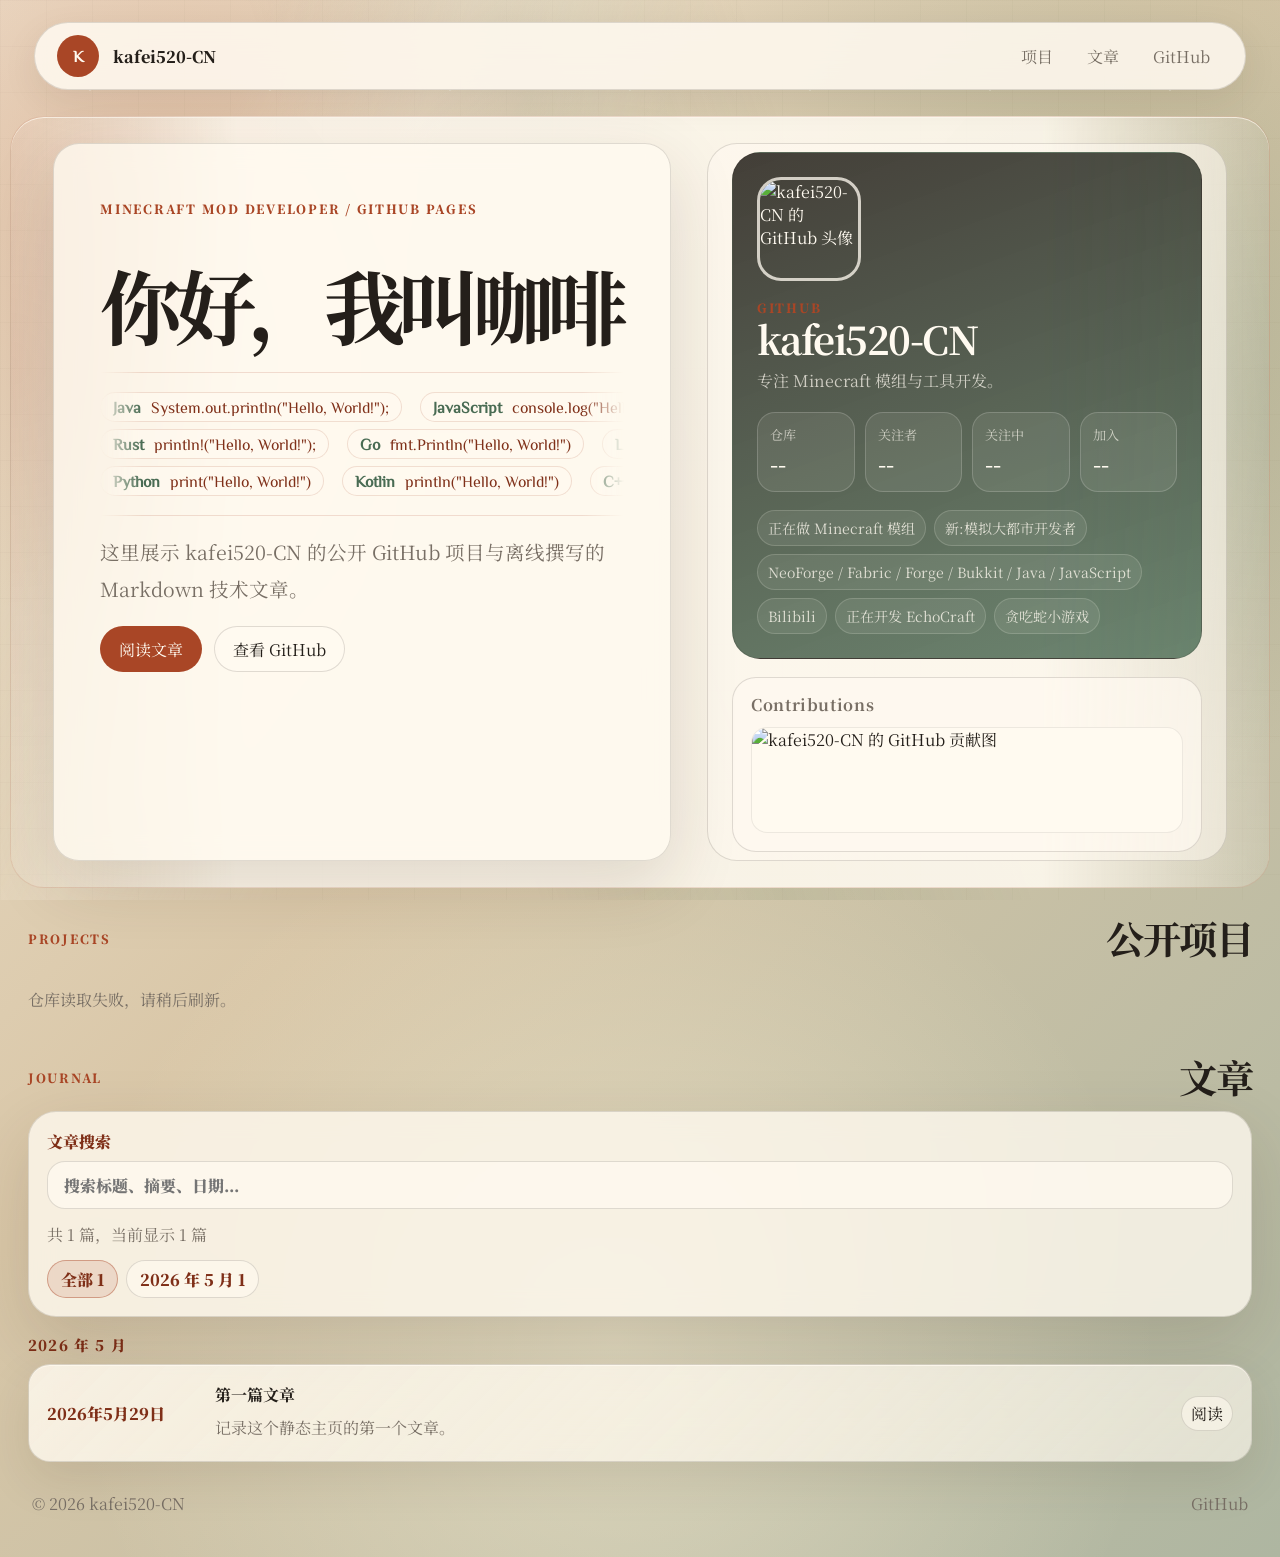
==== commit 77b10b5d: "feat: 添加贪吃蛇小游戏链接到主页" ====
--- a/index.html
+++ b/index.html
@@ -155,6 +155,7 @@
                 <span>NeoForge / Fabric / Forge / Bukkit / Java / JavaScript</span>
                 <a href="https://space.bilibili.com/566289712" target="_blank" rel="noreferrer">Bilibili</a>
                 <span>正在开发 EchoCraft</span>
+                <a href="https://mckafei.fun/tcs" target="_blank" rel="noreferrer">贪吃蛇小游戏</a>
               </div>
             </div>
             <section class="contribution-card" aria-label="GitHub 贡献图">
